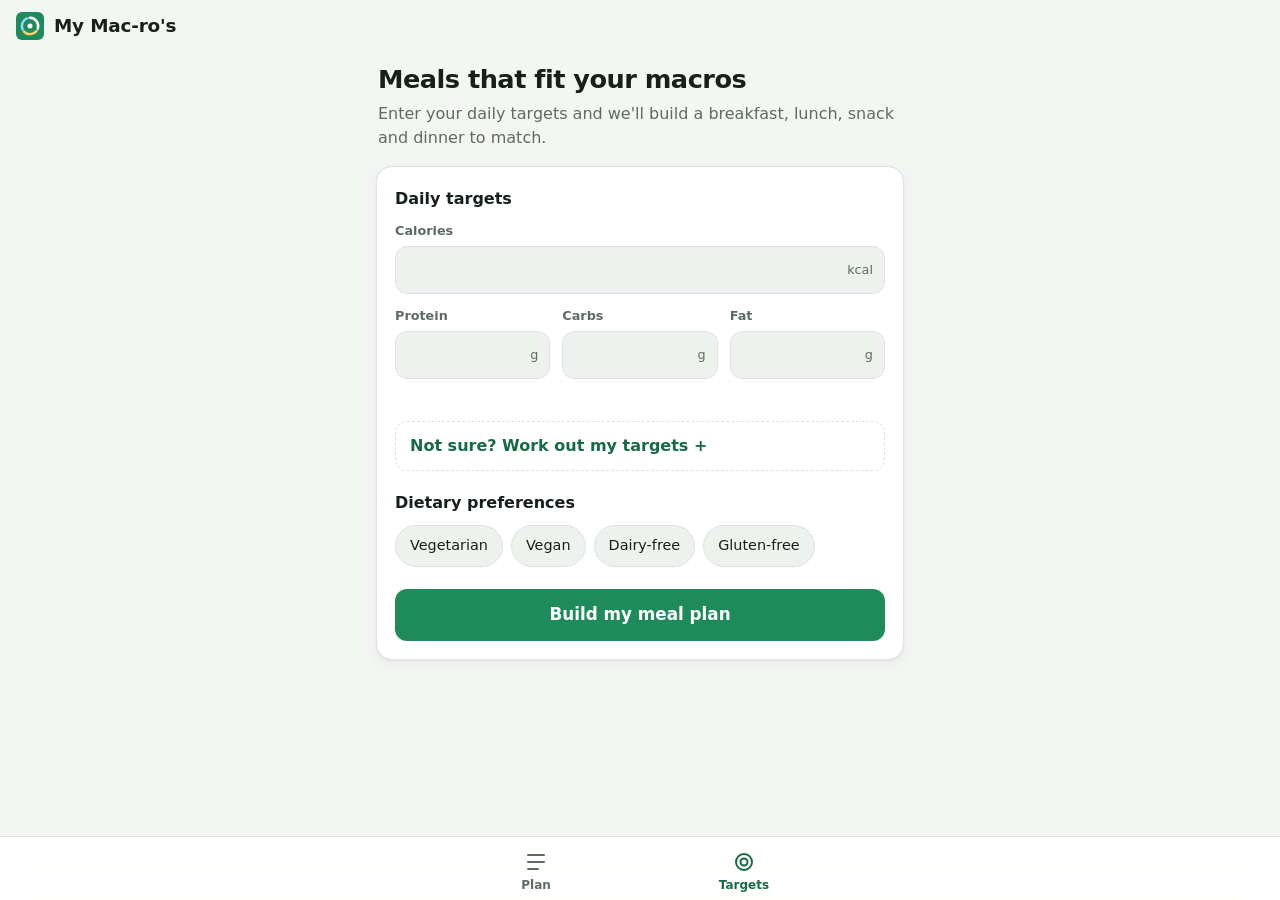
==== index.html @ 34f703f3 "Initial version of My Mac-ro's meal planner Mobile-first PWA: enter daily calorie and macro targets " ====
<!doctype html>
<html lang="en">
<head>
  <meta charset="utf-8">
  <meta name="viewport" content="width=device-width, initial-scale=1, viewport-fit=cover">
  <title>My Mac-ro's</title>
  <meta name="description" content="Enter your macros and get a breakfast, lunch, snack and dinner plan that fits them.">
  <meta name="theme-color" content="#1f8a5b">
  <meta name="apple-mobile-web-app-capable" content="yes">
  <meta name="mobile-web-app-capable" content="yes">
  <meta name="apple-mobile-web-app-status-bar-style" content="default">
  <meta name="apple-mobile-web-app-title" content="My Mac-ro's">
  <link rel="manifest" href="manifest.webmanifest">
  <link rel="icon" href="icons/icon.svg" type="image/svg+xml">
  <link rel="apple-touch-icon" href="icons/icon-192.png">
  <link rel="stylesheet" href="css/styles.css">
</head>
<body>
  <header class="topbar">
    <div class="brand">
      <img src="icons/icon.svg" alt="" width="28" height="28">
      <span>My Mac-ro's</span>
    </div>
  </header>

  <main>
    <!-- Plan -->
    <section id="view-plan" class="view" hidden>
      <div class="card summary">
        <div class="summary-top">
          <div>
            <p class="eyebrow" id="plan-date">Today's plan</p>
            <p class="kcal"><strong id="sum-kcal">0</strong> <span id="sum-kcal-target">/ 0 kcal</span></p>
          </div>
          <button class="btn btn-ghost" id="btn-new-plan" type="button">New plan</button>
        </div>
        <div class="bars" id="sum-bars"></div>
      </div>
      <div id="meals"></div>
      <p class="fineprint">Nutrition values are estimates. Amounts are rounded to practical portions, so totals may differ slightly from your targets.</p>
    </section>

    <!-- Targets -->
    <section id="view-targets" class="view" hidden>
      <div class="intro" id="intro">
        <h1>Meals that fit your macros</h1>
        <p>Enter your daily targets and we'll build a breakfast, lunch, snack and dinner to match.</p>
      </div>

      <form id="targets-form" class="card" novalidate>
        <h2>Daily targets</h2>
        <div class="grid">
          <label class="field field-wide">
            <span>Calories</span>
            <div class="input-wrap"><input type="number" inputmode="numeric" name="kcal" min="800" max="6000" required><em>kcal</em></div>
          </label>
          <label class="field">
            <span>Protein</span>
            <div class="input-wrap"><input type="number" inputmode="numeric" name="p" min="20" max="500" required><em>g</em></div>
          </label>
          <label class="field">
            <span>Carbs</span>
            <div class="input-wrap"><input type="number" inputmode="numeric" name="c" min="0" max="900" required><em>g</em></div>
          </label>
          <label class="field">
            <span>Fat</span>
            <div class="input-wrap"><input type="number" inputmode="numeric" name="f" min="10" max="400" required><em>g</em></div>
          </label>
        </div>
        <p class="hint" id="macro-check"></p>

        <details class="calc" id="calc">
          <summary>Not sure? Work out my targets</summary>
          <div class="grid">
            <label class="field">
              <span>Sex</span>
              <select name="sex"><option value="female">Female</option><option value="male">Male</option></select>
            </label>
            <label class="field">
              <span>Age</span>
              <div class="input-wrap"><input type="number" inputmode="numeric" name="age" min="14" max="100" value="30"><em>yrs</em></div>
            </label>
            <label class="field">
              <span>Height</span>
              <div class="input-wrap"><input type="number" inputmode="numeric" name="height" min="120" max="230" value="170"><em>cm</em></div>
            </label>
            <label class="field">
              <span>Weight</span>
              <div class="input-wrap"><input type="number" inputmode="decimal" name="weight" min="35" max="250" value="70"><em>kg</em></div>
            </label>
            <label class="field field-wide">
              <span>Activity</span>
              <select name="activity">
                <option value="1.2">Mostly sitting</option>
                <option value="1.375">Light exercise 1–3 days/week</option>
                <option value="1.55" selected>Moderate exercise 3–5 days/week</option>
                <option value="1.725">Hard exercise 6–7 days/week</option>
                <option value="1.9">Very active job + training</option>
              </select>
            </label>
            <label class="field field-wide">
              <span>Goal</span>
              <select name="goal">
                <option value="lose">Lose fat</option>
                <option value="maintain" selected>Maintain</option>
                <option value="gain">Build muscle</option>
              </select>
            </label>
          </div>
          <button class="btn btn-ghost btn-block" type="button" id="btn-calc">Fill in my targets</button>
        </details>

        <h2>Dietary preferences</h2>
        <div class="pills">
          <label class="pill"><input type="checkbox" name="vegetarian"><span>Vegetarian</span></label>
          <label class="pill"><input type="checkbox" name="vegan"><span>Vegan</span></label>
          <label class="pill"><input type="checkbox" name="dairyFree"><span>Dairy-free</span></label>
          <label class="pill"><input type="checkbox" name="glutenFree"><span>Gluten-free</span></label>
        </div>

        <button class="btn btn-primary btn-block" type="submit">Build my meal plan</button>
      </form>
    </section>
  </main>

  <nav class="tabbar" id="tabbar">
    <button type="button" data-view="plan">
      <svg viewBox="0 0 24 24" aria-hidden="true"><path d="M4 5h16M4 12h16M4 19h10" /></svg>
      <span>Plan</span>
    </button>
    <button type="button" data-view="targets">
      <svg viewBox="0 0 24 24" aria-hidden="true"><circle cx="12" cy="12" r="8" /><circle cx="12" cy="12" r="3.5" /></svg>
      <span>Targets</span>
    </button>
  </nav>

  <div class="toast" id="toast" role="status" aria-live="polite"></div>

  <script src="js/foods.js"></script>
  <script src="js/recipes.js"></script>
  <script src="js/planner.js"></script>
  <script src="js/app.js"></script>
</body>
</html>
---- css/styles.css ----
:root {
  --bg: #f4f6f3;
  --surface: #ffffff;
  --surface-2: #eef2ee;
  --text: #17201b;
  --muted: #5d6b63;
  --border: #dde4de;
  --brand: #1f8a5b;
  --brand-strong: #166b46;
  --brand-soft: #e2f3ea;
  --protein: #d9534f;
  --carbs: #e0a106;
  --fat: #3b82c4;
  --warn: #b45309;
  --shadow: 0 1px 2px rgba(16, 24, 20, .06), 0 4px 16px rgba(16, 24, 20, .05);
  --radius: 16px;
  --tabbar-h: 64px;
  color-scheme: light;
}

@media (prefers-color-scheme: dark) {
  :root:not([data-theme="light"]) {
    --bg: #0f1412;
    --surface: #18201c;
    --surface-2: #212b26;
    --text: #e8eee9;
    --muted: #9aa8a0;
    --border: #2b3631;
    --brand: #34b27a;
    --brand-strong: #5fcf9b;
    --brand-soft: #1b3328;
    --protein: #ef7470;
    --carbs: #f0b939;
    --fat: #63a4e0;
    --warn: #f59e0b;
    --shadow: none;
    color-scheme: dark;
  }
}
:root[data-theme="dark"] {
  --bg: #0f1412;
  --surface: #18201c;
  --surface-2: #212b26;
  --text: #e8eee9;
  --muted: #9aa8a0;
  --border: #2b3631;
  --brand: #34b27a;
  --brand-strong: #5fcf9b;
  --brand-soft: #1b3328;
  --protein: #ef7470;
  --carbs: #f0b939;
  --fat: #63a4e0;
  --warn: #f59e0b;
  --shadow: none;
  color-scheme: dark;
}

* { box-sizing: border-box; }
html { -webkit-text-size-adjust: 100%; }
body {
  margin: 0;
  background: var(--bg);
  color: var(--text);
  font: 16px/1.5 system-ui, -apple-system, "Segoe UI", Roboto, sans-serif;
  -webkit-tap-highlight-color: transparent;
}
[hidden] { display: none !important; }
h1, h2, h3 { line-height: 1.25; margin: 0; }

.topbar {
  position: sticky; top: 0; z-index: 5;
  padding: calc(env(safe-area-inset-top) + 12px) 16px 12px;
  background: color-mix(in srgb, var(--bg) 88%, transparent);
  backdrop-filter: blur(10px);
  -webkit-backdrop-filter: blur(10px);
}
.brand { display: flex; align-items: center; gap: 10px; font-weight: 700; font-size: 1.15rem; letter-spacing: -.01em; }

main {
  max-width: 560px;
  margin: 0 auto;
  padding: 4px 16px calc(var(--tabbar-h) + env(safe-area-inset-bottom) + 24px);
}

.card {
  background: var(--surface);
  border: 1px solid var(--border);
  border-radius: var(--radius);
  box-shadow: var(--shadow);
  padding: 18px;
  margin-bottom: 14px;
}

.intro { padding: 8px 2px 16px; }
.intro h1 { font-size: 1.6rem; letter-spacing: -.02em; margin-bottom: 6px; }
.intro p { margin: 0; color: var(--muted); }

form h2 { font-size: 1rem; margin: 4px 0 12px; }
form h2:not(:first-child) { margin-top: 22px; }

.grid { display: grid; grid-template-columns: repeat(3, 1fr); gap: 12px; }
.calc .grid { grid-template-columns: 1fr 1fr; }
.field { display: flex; flex-direction: column; gap: 6px; min-width: 0; }
.field > span { font-size: .8rem; font-weight: 600; color: var(--muted); }
.field-wide { grid-column: 1 / -1; }

.input-wrap { position: relative; }
.input-wrap em {
  position: absolute; right: 12px; top: 50%; transform: translateY(-50%);
  font-style: normal; font-size: .8rem; color: var(--muted); pointer-events: none;
}
input[type="number"], select {
  width: 100%;
  min-height: 48px;
  padding: 10px 40px 10px 12px;
  border: 1px solid var(--border);
  border-radius: 12px;
  background: var(--surface-2);
  color: var(--text);
  font: inherit;
  font-size: 1.05rem;
  appearance: none;
  -moz-appearance: textfield;
}
select { padding-right: 12px; font-size: 1rem; }
input::-webkit-outer-spin-button, input::-webkit-inner-spin-button { -webkit-appearance: none; margin: 0; }
input:focus, select:focus { outline: 2px solid var(--brand); outline-offset: 1px; border-color: transparent; }

.hint { font-size: .85rem; color: var(--muted); margin: 10px 0 0; min-height: 1.3em; }
.hint.warn { color: var(--warn); }

.calc {
  margin-top: 14px;
  border: 1px dashed var(--border);
  border-radius: 12px;
  padding: 0 14px;
}
.calc[open] { padding-bottom: 14px; }
.calc summary {
  cursor: pointer; padding: 12px 0; font-weight: 600; color: var(--brand-strong); list-style: none;
}
.calc summary::-webkit-details-marker { display: none; }
.calc summary::after { content: " +"; }
.calc[open] summary::after { content: " –"; }
.calc .btn { margin-top: 14px; }

.pills { display: flex; flex-wrap: wrap; gap: 8px; margin-bottom: 22px; }
.pill input { position: absolute; opacity: 0; pointer-events: none; }
.pill span {
  display: inline-block; padding: 9px 14px; border-radius: 999px;
  border: 1px solid var(--border); background: var(--surface-2);
  font-size: .9rem; font-weight: 500; cursor: pointer; user-select: none;
}
.pill input:checked + span { background: var(--brand-soft); border-color: var(--brand); color: var(--brand-strong); }
.pill input:focus-visible + span { outline: 2px solid var(--brand); outline-offset: 2px; }

.btn {
  display: inline-flex; align-items: center; justify-content: center; gap: 6px;
  min-height: 44px; padding: 10px 16px;
  border-radius: 12px; border: 1px solid transparent;
  font: inherit; font-weight: 600; cursor: pointer;
}
.btn-block { width: 100%; }
.btn-primary { background: var(--brand); color: #fff; min-height: 52px; font-size: 1.05rem; }
.btn-primary:active { background: var(--brand-strong); }
.btn-ghost { background: var(--brand-soft); color: var(--brand-strong); }
.btn-ghost:active { filter: brightness(.95); }
.btn svg { width: 18px; height: 18px; fill: none; stroke: currentColor; stroke-width: 2; stroke-linecap: round; stroke-linejoin: round; }

/* Summary */
.summary-top { display: flex; justify-content: space-between; align-items: flex-start; gap: 12px; margin-bottom: 14px; }
.eyebrow { margin: 0; font-size: .8rem; font-weight: 600; color: var(--muted); text-transform: uppercase; letter-spacing: .04em; }
.kcal { margin: 2px 0 0; color: var(--muted); }
.kcal strong { font-size: 2rem; color: var(--text); letter-spacing: -.02em; font-variant-numeric: tabular-nums; }
.bars { display: grid; gap: 10px; }
.bar-row { display: grid; grid-template-columns: 64px 1fr auto; align-items: center; gap: 10px; font-size: .85rem; }
.bar-row b { font-weight: 600; }
.bar-row .val { font-variant-numeric: tabular-nums; color: var(--muted); }
.bar { height: 8px; border-radius: 99px; background: var(--surface-2); overflow: hidden; }
.bar i { display: block; height: 100%; border-radius: 99px; background: var(--c); transition: width .4s ease; }

/* Meals */
.meal { padding: 0; overflow: hidden; }
.meal-head { padding: 16px 18px 12px; }
.meal-slot { display: flex; justify-content: space-between; align-items: center; margin-bottom: 4px; }
.meal-slot .eyebrow { color: var(--brand-strong); }
.meal-slot .time { font-size: .8rem; color: var(--muted); }
.meal h3 { font-size: 1.1rem; margin-bottom: 10px; }
.chips { display: flex; flex-wrap: wrap; gap: 6px; }
.chip {
  font-size: .78rem; font-weight: 600; padding: 4px 9px; border-radius: 99px;
  background: var(--surface-2); font-variant-numeric: tabular-nums;
}
.chip::before { content: ""; display: inline-block; width: 7px; height: 7px; border-radius: 50%; background: var(--c, var(--muted)); margin-right: 5px; vertical-align: 1px; }
.chip.kcal-chip::before { display: none; }

.meal details { border-top: 1px solid var(--border); }
.meal summary {
  padding: 12px 18px; cursor: pointer; font-weight: 600; font-size: .92rem;
  display: flex; justify-content: space-between; align-items: center; list-style: none;
}
.meal summary::-webkit-details-marker { display: none; }
.meal summary::after { content: ""; width: 8px; height: 8px; border-right: 2px solid var(--muted); border-bottom: 2px solid var(--muted); transform: rotate(45deg); transition: transform .2s; margin-right: 4px; }
.meal details[open] summary::after { transform: rotate(-135deg); }
.recipe { padding: 0 18px 16px; }
.recipe h4 { font-size: .8rem; text-transform: uppercase; letter-spacing: .04em; color: var(--muted); margin: 6px 0 8px; }
.ingredients { list-style: none; padding: 0; margin: 0 0 14px; }
.ingredients li { display: flex; justify-content: space-between; gap: 12px; padding: 7px 0; border-bottom: 1px solid var(--border); font-size: .92rem; }
.ingredients li:last-child { border-bottom: 0; }
.ingredients .amt { font-weight: 600; white-space: nowrap; font-variant-numeric: tabular-nums; }
.extras { font-size: .85rem; color: var(--muted); margin: -6px 0 14px; }
.steps { margin: 0; padding-left: 20px; font-size: .92rem; }
.steps li { margin-bottom: 6px; }
.meal-actions { display: flex; border-top: 1px solid var(--border); }
.meal-actions .btn { flex: 1; border-radius: 0; background: none; color: var(--brand-strong); min-height: 46px; }
.meal-actions .btn:active { background: var(--surface-2); }

.empty { text-align: center; color: var(--muted); }
.fineprint { font-size: .75rem; color: var(--muted); text-align: center; margin: 8px 12px; }

/* Tab bar */
.tabbar {
  position: fixed; left: 0; right: 0; bottom: 0; z-index: 10;
  display: flex; justify-content: center; gap: 8px;
  height: calc(var(--tabbar-h) + env(safe-area-inset-bottom));
  padding: 6px 16px env(safe-area-inset-bottom);
  background: color-mix(in srgb, var(--surface) 92%, transparent);
  backdrop-filter: blur(12px);
  -webkit-backdrop-filter: blur(12px);
  border-top: 1px solid var(--border);
}
.tabbar button {
  flex: 1; max-width: 200px;
  display: flex; flex-direction: column; align-items: center; justify-content: center; gap: 2px;
  background: none; border: 0; border-radius: 12px; color: var(--muted);
  font: inherit; font-size: .75rem; font-weight: 600; cursor: pointer;
}
.tabbar svg { width: 24px; height: 24px; fill: none; stroke: currentColor; stroke-width: 2; stroke-linecap: round; }
.tabbar button[aria-current="page"] { color: var(--brand-strong); }

.toast {
  position: fixed; left: 50%; bottom: calc(var(--tabbar-h) + env(safe-area-inset-bottom) + 16px);
  transform: translate(-50%, 20px); opacity: 0; pointer-events: none;
  background: var(--text); color: var(--bg);
  padding: 10px 16px; border-radius: 12px; font-size: .9rem; font-weight: 500;
  transition: opacity .2s, transform .2s; max-width: calc(100% - 32px);
}
.toast.show { opacity: 1; transform: translate(-50%, 0); }

@media (max-width: 360px) {
  .grid { grid-template-columns: 1fr 1fr; }
}
@media (prefers-reduced-motion: reduce) {
  * { transition: none !important; }
}
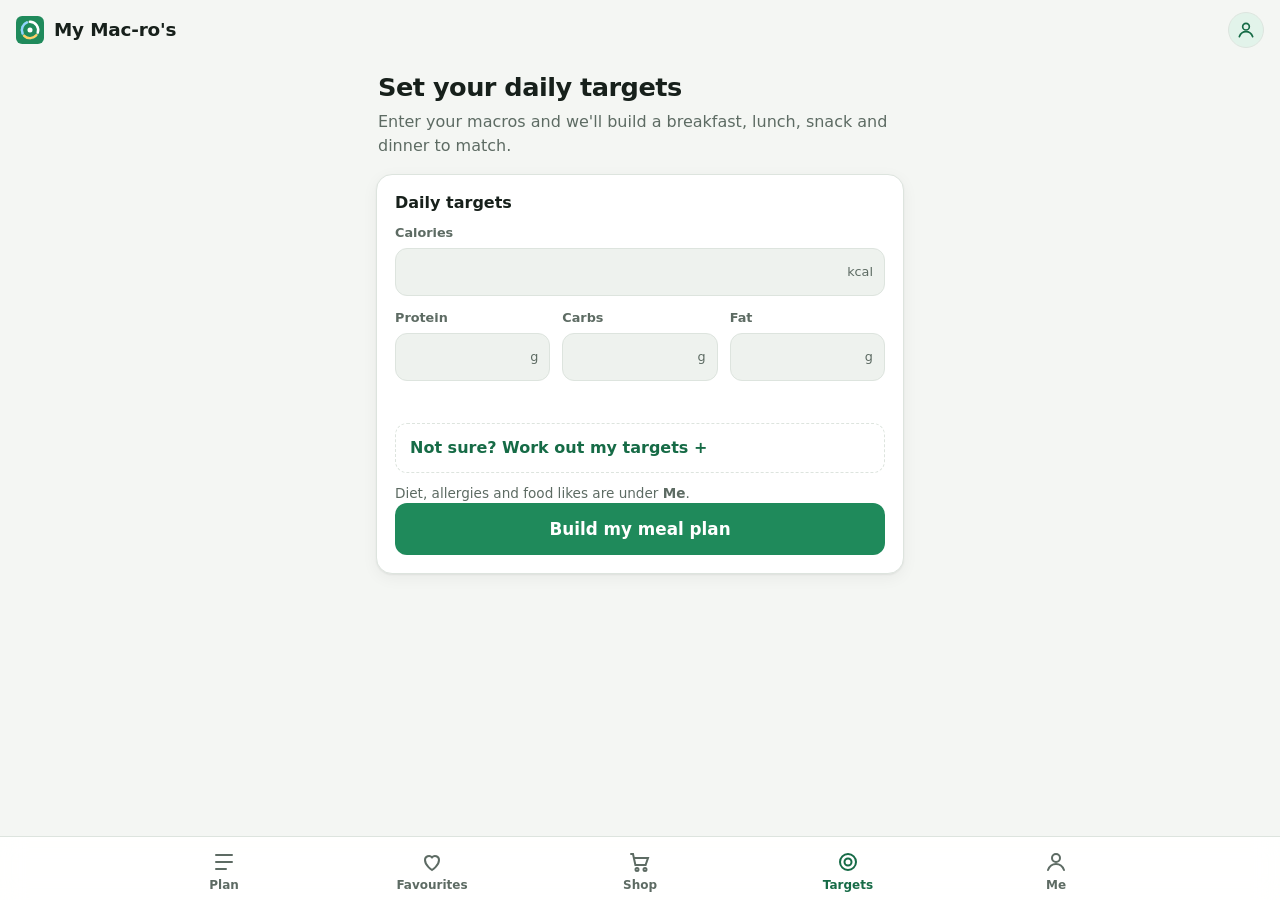
==== commit ec5efd7f: "Add accounts, favourites, preferences, undo and shopping list - Google sign-in with per-user cloud s" ====
--- a/index.html
+++ b/index.html
@@ -21,9 +21,25 @@
       <img src="icons/icon.svg" alt="" width="28" height="28">
       <span>My Mac-ro's</span>
     </div>
+    <button class="avatar" id="avatar" type="button" aria-label="Your profile" hidden></button>
   </header>
 
   <main>
+    <!-- Sign in -->
+    <section id="view-signin" class="view signin" hidden>
+      <img src="icons/icon.svg" alt="" width="88" height="88">
+      <h1>Meals that fit your macros</h1>
+      <p>Sign in to keep your favourites, food preferences and allergies in sync across your devices.</p>
+      <div id="signin-actions">
+        <button class="btn btn-google btn-block" id="btn-google" type="button">
+          <svg viewBox="0 0 48 48" aria-hidden="true"><path fill="#FFC107" d="M43.6 20.5H42V20H24v8h11.3C33.7 32.7 29.2 36 24 36c-6.6 0-12-5.4-12-12s5.4-12 12-12c3.1 0 5.8 1.2 7.9 3l5.7-5.7C34 6.1 29.3 4 24 4 12.9 4 4 12.9 4 24s8.9 20 20 20 20-8.9 20-20c0-1.3-.1-2.4-.4-3.5z"/><path fill="#FF3D00" d="M6.3 14.7l6.6 4.8C14.7 15.1 19 12 24 12c3.1 0 5.8 1.2 7.9 3l5.7-5.7C34 6.1 29.3 4 24 4 16.3 4 9.7 8.3 6.3 14.7z"/><path fill="#4CAF50" d="M24 44c5.2 0 9.9-2 13.4-5.2l-6.2-5.2C29.2 35.1 26.7 36 24 36c-5.2 0-9.6-3.3-11.3-8l-6.5 5C9.5 39.6 16.2 44 24 44z"/><path fill="#1976D2" d="M43.6 20.5H42V20H24v8h11.3c-.8 2.2-2.2 4.2-4.1 5.6l6.2 5.2C37 39.2 44 34 44 24c0-1.3-.1-2.4-.4-3.5z"/></svg>
+          Continue with Google
+        </button>
+        <button class="btn btn-link btn-block" id="btn-guest" type="button">Continue without an account</button>
+      </div>
+      <p class="hint" id="signin-status"></p>
+    </section>
+
     <!-- Plan -->
     <section id="view-plan" class="view" hidden>
       <div class="card summary">
@@ -35,16 +51,29 @@
           <button class="btn btn-ghost" id="btn-new-plan" type="button">New plan</button>
         </div>
         <div class="bars" id="sum-bars"></div>
+        <button class="btn btn-link btn-sm day-cart" id="btn-day-cart" type="button">+ Add whole day to cart</button>
       </div>
       <div id="meals"></div>
-      <p class="fineprint">Nutrition values are estimates. Amounts are rounded to practical portions, so totals may differ slightly from your targets.</p>
+      <p class="fineprint">Nutrition values are estimates. Amounts are rounded to practical portions, so totals may differ slightly from your targets. Always check product labels for allergens.</p>
+    </section>
+
+    <!-- Favourites -->
+    <section id="view-favourites" class="view" hidden>
+      <h1 class="view-title">Favourites</h1>
+      <div id="fav-list"></div>
+    </section>
+
+    <!-- Shopping -->
+    <section id="view-shop" class="view" hidden>
+      <h1 class="view-title">Shopping</h1>
+      <div id="shop"></div>
     </section>
 
     <!-- Targets -->
     <section id="view-targets" class="view" hidden>
       <div class="intro" id="intro">
-        <h1>Meals that fit your macros</h1>
-        <p>Enter your daily targets and we'll build a breakfast, lunch, snack and dinner to match.</p>
+        <h1>Set your daily targets</h1>
+        <p>Enter your macros and we'll build a breakfast, lunch, snack and dinner to match.</p>
       </div>
 
       <form id="targets-form" class="card" novalidate>
@@ -110,35 +139,84 @@
           <button class="btn btn-ghost btn-block" type="button" id="btn-calc">Fill in my targets</button>
         </details>
 
-        <h2>Dietary preferences</h2>
-        <div class="pills">
-          <label class="pill"><input type="checkbox" name="vegetarian"><span>Vegetarian</span></label>
-          <label class="pill"><input type="checkbox" name="vegan"><span>Vegan</span></label>
-          <label class="pill"><input type="checkbox" name="dairyFree"><span>Dairy-free</span></label>
-          <label class="pill"><input type="checkbox" name="glutenFree"><span>Gluten-free</span></label>
-        </div>
-
+        <p class="hint">Diet, allergies and food likes are under <b>Me</b>.</p>
         <button class="btn btn-primary btn-block" type="submit">Build my meal plan</button>
       </form>
     </section>
+
+    <!-- Me: account + preferences -->
+    <section id="view-me" class="view" hidden>
+      <div class="card" id="account"></div>
+
+      <div class="card">
+        <h2>Diet</h2>
+        <div class="pills" id="diet-pills">
+          <label class="pill"><input type="checkbox" data-diet="vegetarian"><span>Vegetarian</span></label>
+          <label class="pill"><input type="checkbox" data-diet="vegan"><span>Vegan</span></label>
+        </div>
+      </div>
+
+      <div class="card">
+        <h2>Allergies &amp; intolerances</h2>
+        <p class="hint">Recipes containing these are never suggested.</p>
+        <div class="pills pills-warn" id="allergy-pills"></div>
+      </div>
+
+      <div class="card">
+        <div class="card-head">
+          <h2>Foods you like &amp; dislike</h2>
+          <span class="hint" id="food-count"></span>
+        </div>
+        <p class="hint">👍 Liked foods appear more often. 👎 Disliked foods are left out.</p>
+        <input class="search" id="food-search" type="search" placeholder="Search foods" autocomplete="off">
+        <div id="food-list"></div>
+      </div>
+    </section>
   </main>
 
-  <nav class="tabbar" id="tabbar">
+  <nav class="tabbar" id="tabbar" hidden>
     <button type="button" data-view="plan">
       <svg viewBox="0 0 24 24" aria-hidden="true"><path d="M4 5h16M4 12h16M4 19h10" /></svg>
       <span>Plan</span>
     </button>
+    <button type="button" data-view="favourites">
+      <svg viewBox="0 0 24 24" aria-hidden="true"><path d="M12 20s-7-4.4-7-10a4 4 0 0 1 7-2.6A4 4 0 0 1 19 10c0 5.6-7 10-7 10z" /></svg>
+      <span>Favourites</span>
+    </button>
+    <button type="button" data-view="shop">
+      <svg viewBox="0 0 24 24" aria-hidden="true"><path d="M3 4h2l2.4 11h10.2L20 8H6.2" /><circle cx="9" cy="19.5" r="1.5" /><circle cx="17" cy="19.5" r="1.5" /></svg>
+      <span>Shop</span>
+      <b class="badge" id="shop-badge" hidden></b>
+    </button>
     <button type="button" data-view="targets">
       <svg viewBox="0 0 24 24" aria-hidden="true"><circle cx="12" cy="12" r="8" /><circle cx="12" cy="12" r="3.5" /></svg>
       <span>Targets</span>
     </button>
+    <button type="button" data-view="me">
+      <svg viewBox="0 0 24 24" aria-hidden="true"><circle cx="12" cy="8" r="4" /><path d="M4 20c1.5-4 4.5-6 8-6s6.5 2 8 6" /></svg>
+      <span>Me</span>
+    </button>
   </nav>
+
+  <dialog class="sheet" id="sheet">
+    <div class="sheet-head">
+      <h3 id="sheet-title"></h3>
+      <button class="icon-btn" type="button" id="sheet-close" aria-label="Close">
+        <svg viewBox="0 0 24 24" aria-hidden="true"><path d="M6 6l12 12M18 6L6 18" /></svg>
+      </button>
+    </div>
+    <div id="sheet-body"></div>
+  </dialog>
 
   <div class="toast" id="toast" role="status" aria-live="polite"></div>
 
   <script src="js/foods.js"></script>
   <script src="js/recipes.js"></script>
   <script src="js/planner.js"></script>
+  <script src="js/packs.js"></script>
+  <script src="js/shopping.js"></script>
+  <script src="js/firebase-config.js"></script>
+  <script src="js/cloud.js"></script>
   <script src="js/app.js"></script>
 </body>
 </html>
--- a/css/styles.css
+++ b/css/styles.css
@@ -253,3 +253,175 @@
 @media (prefers-reduced-motion: reduce) {
   * { transition: none !important; }
 }
+
+/* ---------- Accounts, favourites, preferences ---------- */
+.topbar { display: flex; align-items: center; justify-content: space-between; }
+.avatar {
+  width: 36px; height: 36px; border-radius: 50%; flex: none;
+  display: inline-flex; align-items: center; justify-content: center; overflow: hidden;
+  border: 1px solid var(--border); background: var(--brand-soft); color: var(--brand-strong);
+  font: inherit; font-weight: 700; cursor: pointer; padding: 0;
+}
+.avatar img { width: 100%; height: 100%; object-fit: cover; }
+.avatar svg { width: 20px; height: 20px; fill: none; stroke: currentColor; stroke-width: 2; stroke-linecap: round; }
+.avatar-lg { width: 52px; height: 52px; font-size: 1.3rem; cursor: default; }
+
+.view-title { font-size: 1.5rem; letter-spacing: -.02em; margin: 6px 2px 14px; }
+.card h2 { font-size: 1rem; margin: 0 0 10px; }
+.card-head { display: flex; justify-content: space-between; align-items: baseline; gap: 8px; }
+.card-head .hint { margin: 0; min-height: 0; white-space: nowrap; }
+
+.signin { text-align: center; padding: 32px 8px 0; }
+.signin img { border-radius: 22px; margin-bottom: 18px; }
+.signin h1 { font-size: 1.6rem; letter-spacing: -.02em; margin-bottom: 8px; }
+.signin > p { color: var(--muted); margin: 0 auto 28px; max-width: 340px; }
+.signin .btn { margin-bottom: 10px; }
+
+.btn-google { background: var(--surface); border-color: var(--border); color: var(--text); min-height: 52px; }
+.btn-google svg { width: 20px; height: 20px; stroke: none; }
+.btn-google:active { background: var(--surface-2); }
+.btn-link { background: none; color: var(--brand-strong); }
+.btn-sm { min-height: 36px; padding: 6px 12px; font-size: .85rem; }
+
+.icon-btn {
+  width: 40px; height: 40px; flex: none; border-radius: 50%;
+  display: inline-flex; align-items: center; justify-content: center;
+  background: none; border: 0; color: var(--muted); cursor: pointer;
+}
+.icon-btn:active { background: var(--surface-2); }
+.icon-btn svg { width: 22px; height: 22px; fill: none; stroke: currentColor; stroke-width: 2; stroke-linecap: round; stroke-linejoin: round; }
+.heart[aria-pressed="true"] { color: var(--protein); }
+.heart[aria-pressed="true"] svg { fill: currentColor; }
+
+.meal-title { display: flex; justify-content: space-between; align-items: flex-start; gap: 8px; margin: -4px -10px 0 0; }
+.meal-title h3 { padding-top: 6px; }
+.meal-actions .btn + .btn { border-left: 1px solid var(--border); }
+.meal-actions .btn { padding: 10px 8px; font-size: .9rem; }
+
+.fav-row { display: flex; align-items: center; gap: 10px; padding: 12px 0; border-top: 1px solid var(--border); }
+.fav-group h2 + .fav-row, #sheet-body .fav-row:first-child { border-top: 0; }
+.fav-main { flex: 1; min-width: 0; }
+.fav-name { margin: 0; font-weight: 600; }
+.fav-meta { margin: 0 0 6px; font-size: .8rem; color: var(--muted); }
+.fav-actions { display: flex; align-items: center; gap: 4px; flex: none; }
+.fav-row.blocked .fav-name { color: var(--muted); }
+.warn-text { color: var(--warn); }
+.empty-icon svg { width: 40px; height: 40px; fill: none; stroke: var(--muted); stroke-width: 1.5; }
+.empty p { margin: 6px 0; }
+
+.account-row { display: flex; align-items: center; gap: 12px; margin-bottom: 8px; }
+.account-info { min-width: 0; }
+.account-info p { overflow: hidden; text-overflow: ellipsis; }
+#account .btn { margin-top: 12px; }
+
+.card .pills { margin-bottom: 0; }
+.pills-warn .pill input:checked + span { background: color-mix(in srgb, var(--warn) 14%, transparent); border-color: var(--warn); color: var(--warn); }
+
+.search {
+  width: 100%; min-height: 44px; margin: 4px 0 8px; padding: 10px 12px;
+  border: 1px solid var(--border); border-radius: 12px;
+  background: var(--surface-2); color: var(--text); font: inherit;
+}
+.search:focus { outline: 2px solid var(--brand); outline-offset: 1px; border-color: transparent; }
+.food-group { font-size: .78rem; text-transform: uppercase; letter-spacing: .04em; color: var(--muted); margin: 16px 0 4px; }
+.food-row { display: flex; align-items: center; justify-content: space-between; gap: 10px; padding: 6px 0; border-bottom: 1px solid var(--border); font-size: .92rem; }
+.food-row:last-child { border-bottom: 0; }
+.seg { display: flex; gap: 6px; flex: none; }
+.seg button {
+  width: 40px; height: 36px; border-radius: 10px; font-size: 1rem; cursor: pointer;
+  border: 1px solid var(--border); background: var(--surface-2); filter: grayscale(1); opacity: .55;
+}
+.seg button[aria-pressed="true"] { filter: none; opacity: 1; }
+.seg [data-like][aria-pressed="true"] { background: var(--brand-soft); border-color: var(--brand); }
+.seg [data-dislike][aria-pressed="true"] { background: color-mix(in srgb, var(--protein) 14%, transparent); border-color: var(--protein); }
+
+.sheet {
+  width: 100%; max-width: 560px; max-height: 80vh;
+  margin: auto auto 0; padding: 0;
+  border: 0; border-radius: 20px 20px 0 0;
+  background: var(--surface); color: var(--text);
+}
+.sheet::backdrop { background: rgba(0, 0, 0, .4); }
+.sheet-head { display: flex; justify-content: space-between; align-items: center; padding: 14px 10px 4px 18px; }
+.sheet-head h3 { font-size: 1.05rem; }
+#sheet-body { padding: 0 18px calc(18px + env(safe-area-inset-bottom)); }
+
+.toast { display: flex; align-items: center; gap: 14px; }
+.toast button { background: none; border: 0; color: var(--brand-soft); font: inherit; font-weight: 700; padding: 4px 2px; cursor: pointer; text-transform: uppercase; font-size: .8rem; letter-spacing: .04em; }
+.toast.show { pointer-events: auto; }
+/* ---------- Shopping ---------- */
+.tabbar button { position: relative; min-width: 0; }
+.badge {
+  position: absolute; top: 4px; left: calc(50% + 6px);
+  min-width: 18px; height: 18px; padding: 0 5px; border-radius: 9px;
+  background: var(--protein); color: #fff; font-size: .7rem; line-height: 18px; text-align: center;
+}
+.day-cart { margin: 12px -4px -6px; padding-left: 4px; padding-right: 4px; }
+.title-actions { display: flex; flex: none; }
+
+.cart-row { display: flex; align-items: center; gap: 8px; padding: 10px 0; border-top: 1px solid var(--border); }
+.cart-row .icon-btn { width: 36px; height: 36px; margin-right: -8px; }
+.stepper { display: flex; align-items: center; flex: none; border: 1px solid var(--border); border-radius: 12px; background: var(--surface-2); }
+.stepper button {
+  width: 36px; height: 36px; display: inline-flex; align-items: center; justify-content: center;
+  background: none; border: 0; color: var(--brand-strong); cursor: pointer; border-radius: 12px;
+}
+.stepper button:active { background: var(--border); }
+.stepper svg { width: 18px; height: 18px; fill: none; stroke: currentColor; stroke-width: 2.4; stroke-linecap: round; }
+.stepper span { min-width: 30px; text-align: center; font-weight: 700; font-variant-numeric: tabular-nums; }
+
+.check-row { display: flex; align-items: center; gap: 10px; padding: 9px 0; border-bottom: 1px solid var(--border); }
+.check-main { display: flex; flex-direction: column; flex: 1; min-width: 0; }
+.check-name { font-weight: 600; font-size: .95rem; }
+.check-meta { font-size: .8rem; color: var(--muted); }
+.done .check-name { text-decoration: line-through; color: var(--muted); }
+.have-btn {
+  flex: none; min-height: 34px; padding: 6px 10px; border-radius: 99px; cursor: pointer;
+  border: 1px solid var(--border); background: var(--surface-2); color: var(--muted);
+  font: inherit; font-size: .8rem; font-weight: 600;
+}
+.have-btn[aria-pressed="true"] { background: var(--brand-soft); border-color: var(--brand); color: var(--brand-strong); }
+.btn[disabled] { opacity: .5; cursor: not-allowed; }
+
+.notice {
+  display: flex; align-items: center; justify-content: space-between; gap: 12px;
+  padding: 12px 14px; margin-bottom: 14px; border-radius: var(--radius);
+  background: color-mix(in srgb, var(--warn) 12%, var(--surface)); border: 1px solid color-mix(in srgb, var(--warn) 40%, transparent);
+  font-size: .88rem;
+}
+.notice .btn { flex: none; }
+
+.tiles { display: grid; grid-template-columns: repeat(3, 1fr); gap: 8px; }
+.tile {
+  display: flex; flex-direction: column; gap: 2px; min-width: 0;
+  padding: 10px; border-radius: 12px; background: var(--surface-2); border: 1px solid transparent;
+}
+.tile.best { border-color: var(--brand); background: var(--brand-soft); }
+.tile-label { font-size: .75rem; font-weight: 600; color: var(--muted); }
+.tile strong { font-size: 1.1rem; font-variant-numeric: tabular-nums; }
+.tile-meta { font-size: .7rem; color: var(--muted); }
+.verdict { margin: 12px 0 4px; font-size: .95rem; }
+#compare-summary a, .price-head a { color: var(--brand-strong); font-weight: 600; text-decoration: none; }
+
+.buy-row { padding: 12px 0; border-bottom: 1px solid var(--border); }
+.buy-row:last-child { border-bottom: 0; }
+.buy-top { display: flex; align-items: center; gap: 12px; cursor: pointer; }
+.buy-top input, .sale input { width: 20px; height: 20px; accent-color: var(--brand); flex: none; margin: 0; }
+.best-badge { display: inline-block; margin: 6px 0 0 32px; font-size: .75rem; font-weight: 700; color: var(--brand-strong); }
+.best-badge:empty { display: none; }
+.price-grid { display: grid; grid-template-columns: 1fr 1fr; gap: 8px; margin: 8px 0 0 32px; }
+.price-cell { display: flex; flex-direction: column; gap: 6px; padding: 8px; border-radius: 12px; background: var(--surface-2); min-width: 0; }
+.price-head { display: flex; justify-content: space-between; gap: 4px; font-size: .75rem; font-weight: 700; }
+.price-head span { overflow: hidden; text-overflow: ellipsis; }
+.price-input { position: relative; }
+.price-input span { position: absolute; left: 10px; top: 50%; transform: translateY(-50%); color: var(--muted); font-size: .9rem; }
+.price-input input { min-height: 40px; padding: 6px 8px 6px 22px; font-size: 1rem; background: var(--surface); }
+.sale { display: flex; align-items: center; gap: 6px; font-size: .78rem; font-weight: 600; color: var(--muted); cursor: pointer; }
+.sale:has(input:checked) { color: var(--protein); }
+.stale { font-size: .7rem; color: var(--warn); }
+.done .price-grid, .done .best-badge { display: none; }
+
+@media (max-width: 360px) {
+  .tiles { grid-template-columns: 1fr 1fr; }
+  .price-grid { margin-left: 0; }
+}
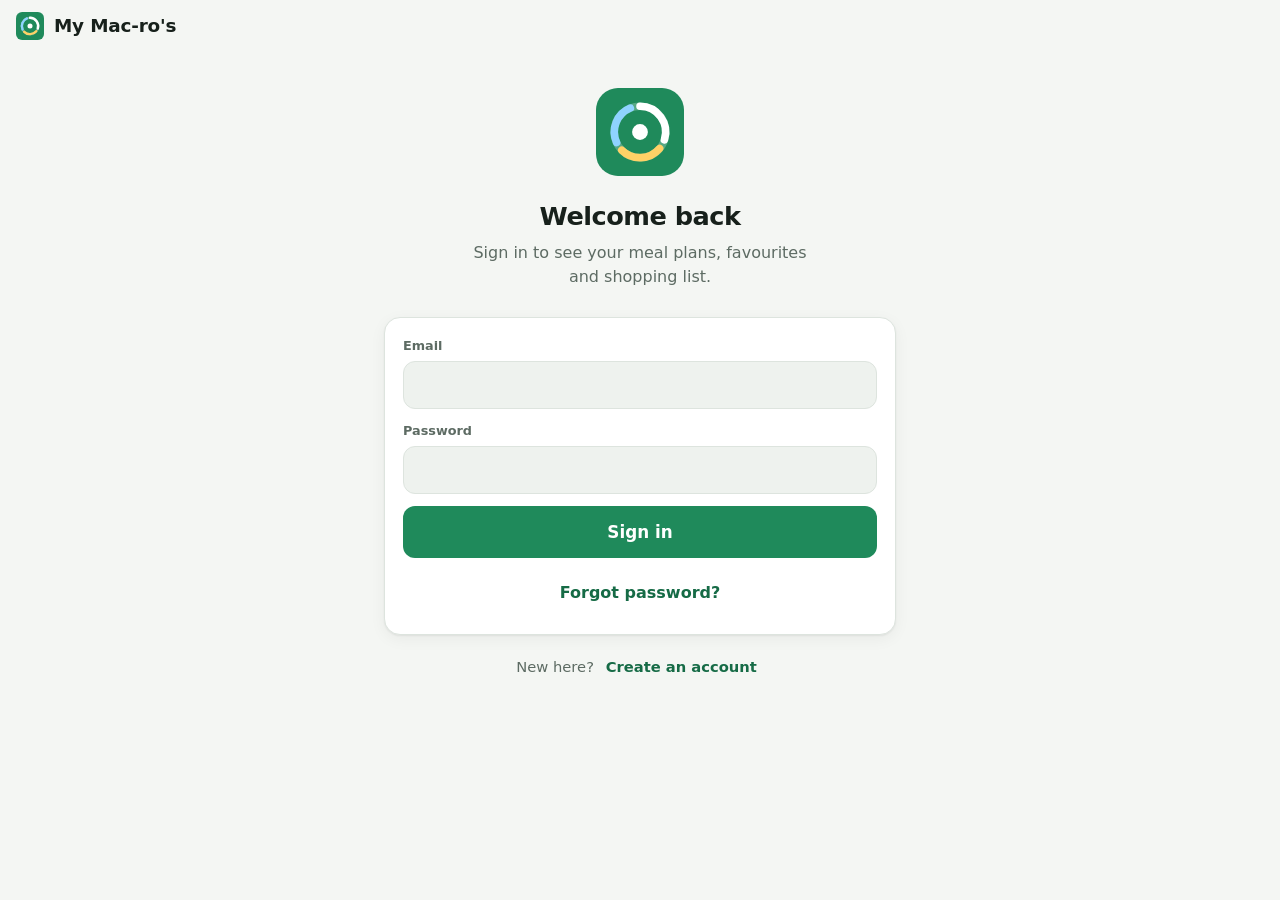
==== commit 25a2e1c3: "Add 'Cuisines you like' preference Users tick cuisines under Me; liked cuisines get more fit leeway " ====
--- a/index.html
+++ b/index.html
@@ -28,14 +28,20 @@
     <!-- Sign in -->
     <section id="view-signin" class="view signin" hidden>
       <img src="icons/icon.svg" alt="" width="88" height="88">
-      <h1>Meals that fit your macros</h1>
-      <p>Sign in to keep your favourites, food preferences and allergies in sync across your devices.</p>
+      <h1 id="auth-title">Welcome back</h1>
+      <p id="auth-sub">Sign in to see your meal plans, favourites and shopping list.</p>
       <div id="signin-actions">
-        <button class="btn btn-google btn-block" id="btn-google" type="button">
-          <svg viewBox="0 0 48 48" aria-hidden="true"><path fill="#FFC107" d="M43.6 20.5H42V20H24v8h11.3C33.7 32.7 29.2 36 24 36c-6.6 0-12-5.4-12-12s5.4-12 12-12c3.1 0 5.8 1.2 7.9 3l5.7-5.7C34 6.1 29.3 4 24 4 12.9 4 4 12.9 4 24s8.9 20 20 20 20-8.9 20-20c0-1.3-.1-2.4-.4-3.5z"/><path fill="#FF3D00" d="M6.3 14.7l6.6 4.8C14.7 15.1 19 12 24 12c3.1 0 5.8 1.2 7.9 3l5.7-5.7C34 6.1 29.3 4 24 4 16.3 4 9.7 8.3 6.3 14.7z"/><path fill="#4CAF50" d="M24 44c5.2 0 9.9-2 13.4-5.2l-6.2-5.2C29.2 35.1 26.7 36 24 36c-5.2 0-9.6-3.3-11.3-8l-6.5 5C9.5 39.6 16.2 44 24 44z"/><path fill="#1976D2" d="M43.6 20.5H42V20H24v8h11.3c-.8 2.2-2.2 4.2-4.1 5.6l6.2 5.2C37 39.2 44 34 44 24c0-1.3-.1-2.4-.4-3.5z"/></svg>
-          Continue with Google
-        </button>
-        <button class="btn btn-link btn-block" id="btn-guest" type="button">Continue without an account</button>
+        <form id="auth-form" class="card auth-card" novalidate>
+          <label class="field" data-for="signup"><span>Your name</span><input type="text" name="name" autocomplete="name"></label>
+          <label class="field" data-for="signin signup forgot"><span>Email</span><input type="email" name="email" autocomplete="email" inputmode="email"></label>
+          <label class="field" data-for="signin signup recover"><span id="pw-label">Password</span><input type="password" name="password" autocomplete="current-password"></label>
+          <p class="hint warn" id="auth-error" role="alert"></p>
+          <button class="btn btn-primary btn-block" type="submit" id="auth-submit">Sign in</button>
+          <button class="btn btn-link btn-block" type="button" data-mode="forgot" data-for="signin">Forgot password?</button>
+        </form>
+        <p class="auth-switch" data-for="signin" data-signup-only>New here? <button class="btn btn-link" type="button" data-mode="signup">Create an account</button></p>
+        <p class="auth-switch" data-for="signup forgot"><button class="btn btn-link" type="button" data-mode="signin">Back to sign in</button></p>
+        <button class="btn btn-link btn-block" id="btn-guest" type="button" hidden>Continue without an account</button>
       </div>
       <p class="hint" id="signin-status"></p>
     </section>
@@ -163,6 +169,12 @@
       </div>
 
       <div class="card">
+        <h2>Cuisines you like</h2>
+        <p class="hint">Ticked cuisines come up more often in new plans and swaps. Nothing is left out.</p>
+        <div class="pills" id="cuisine-pills"></div>
+      </div>
+
+      <div class="card">
         <div class="card-head">
           <h2>Foods you like &amp; dislike</h2>
           <span class="hint" id="food-count"></span>
@@ -215,7 +227,8 @@
   <script src="js/planner.js"></script>
   <script src="js/packs.js"></script>
   <script src="js/shopping.js"></script>
-  <script src="js/firebase-config.js"></script>
+  <script src="js/vendor/supabase-2.45.4.min.js"></script>
+  <script src="js/supabase-config.js"></script>
   <script src="js/cloud.js"></script>
   <script src="js/app.js"></script>
 </body>
--- a/css/styles.css
+++ b/css/styles.css
@@ -424,4 +424,26 @@
 @media (max-width: 360px) {
   .tiles { grid-template-columns: 1fr 1fr; }
   .price-grid { margin-left: 0; }
-}+}
+/* ---------- Email sign-in ---------- */
+input[type="text"], input[type="email"], input[type="password"] {
+  width: 100%;
+  min-height: 48px;
+  padding: 10px 12px;
+  border: 1px solid var(--border);
+  border-radius: 12px;
+  background: var(--surface-2);
+  color: var(--text);
+  font: inherit;
+  font-size: 1rem;
+}
+input[type="text"]:focus, input[type="email"]:focus, input[type="password"]:focus { outline: 2px solid var(--brand); outline-offset: 1px; border-color: transparent; }
+.auth-card { text-align: left; display: grid; gap: 12px; margin-top: 4px; }
+.auth-card .hint { margin: 0; min-height: 0; }
+.auth-card .hint:empty { display: none; }
+.auth-card .btn { margin-bottom: 0; }
+.auth-switch { color: var(--muted); font-size: .92rem; margin: 6px 0; }
+.auth-switch .btn { min-height: 36px; padding: 4px 6px; }
+#pw-form { display: grid; gap: 10px; }
+/* Recipe count next to each cuisine */
+.pill small { color: var(--muted); font-weight: 600; margin-left: 2px; }
